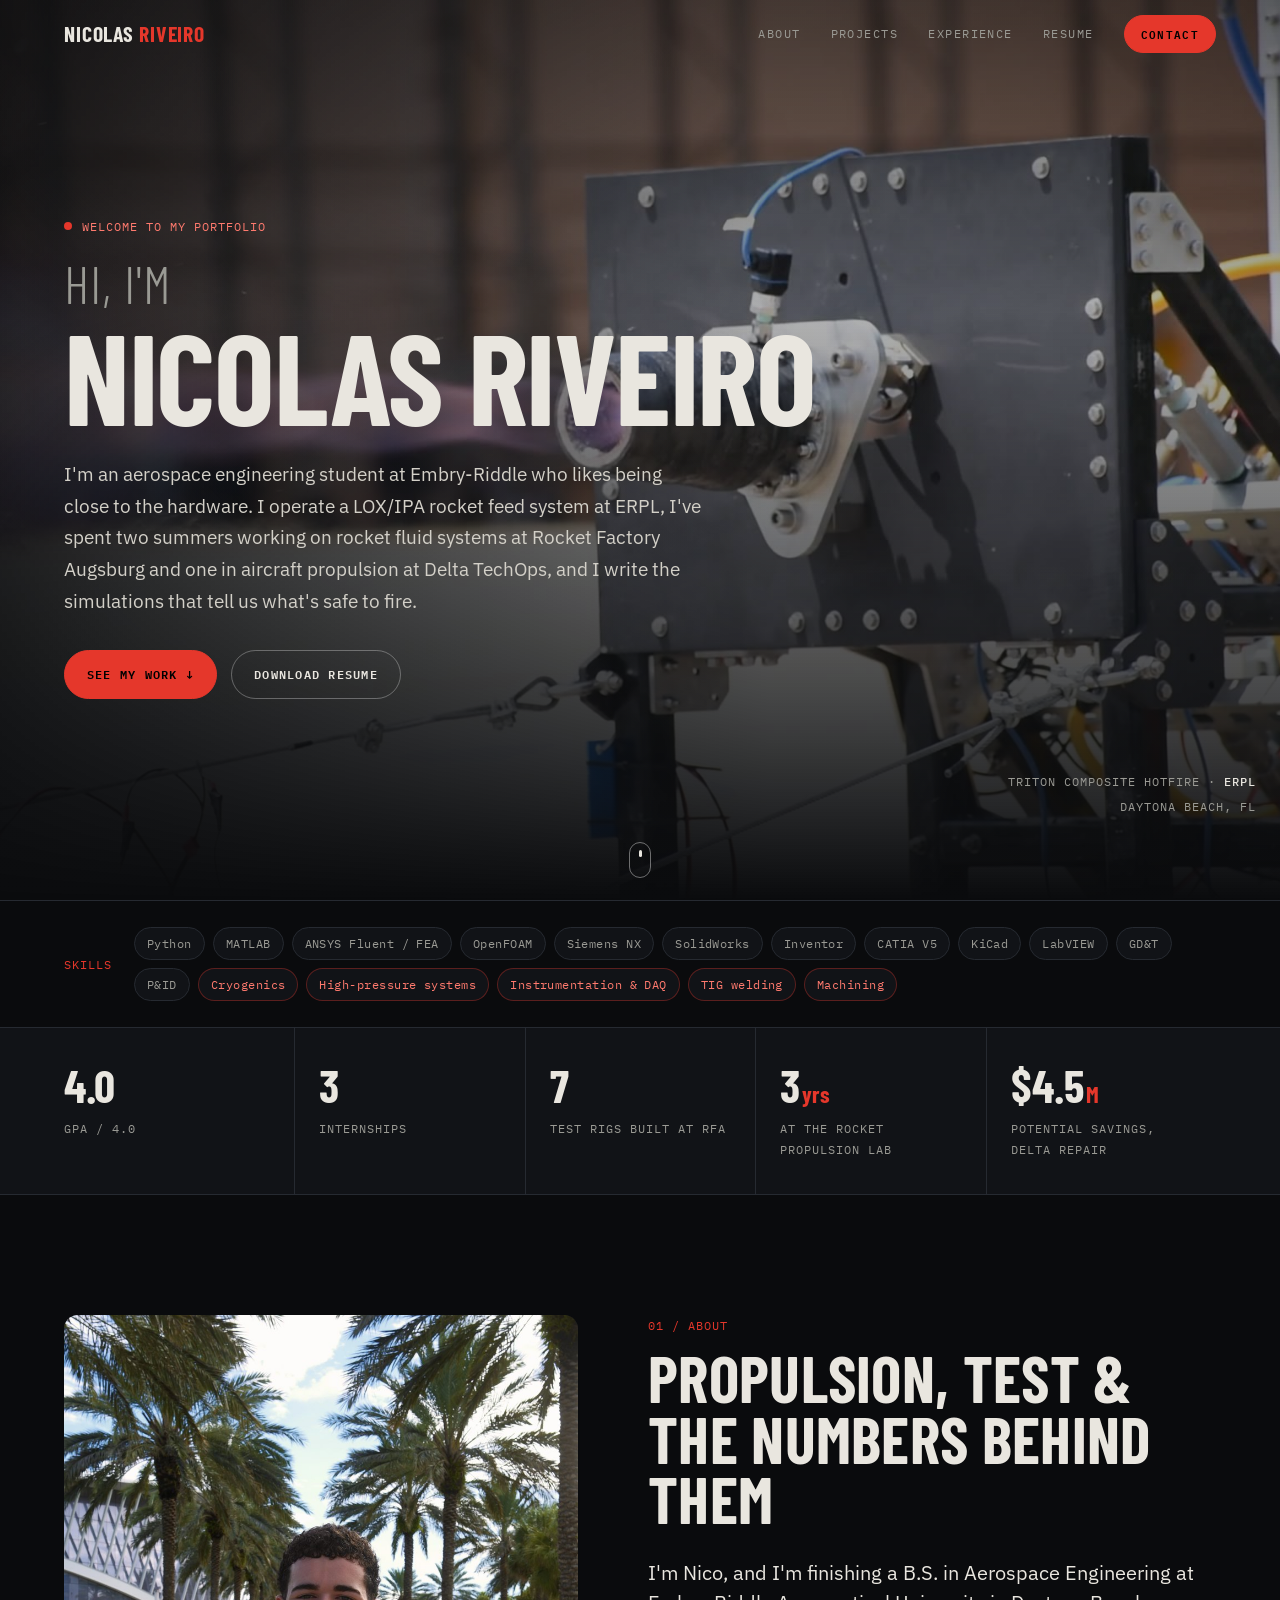
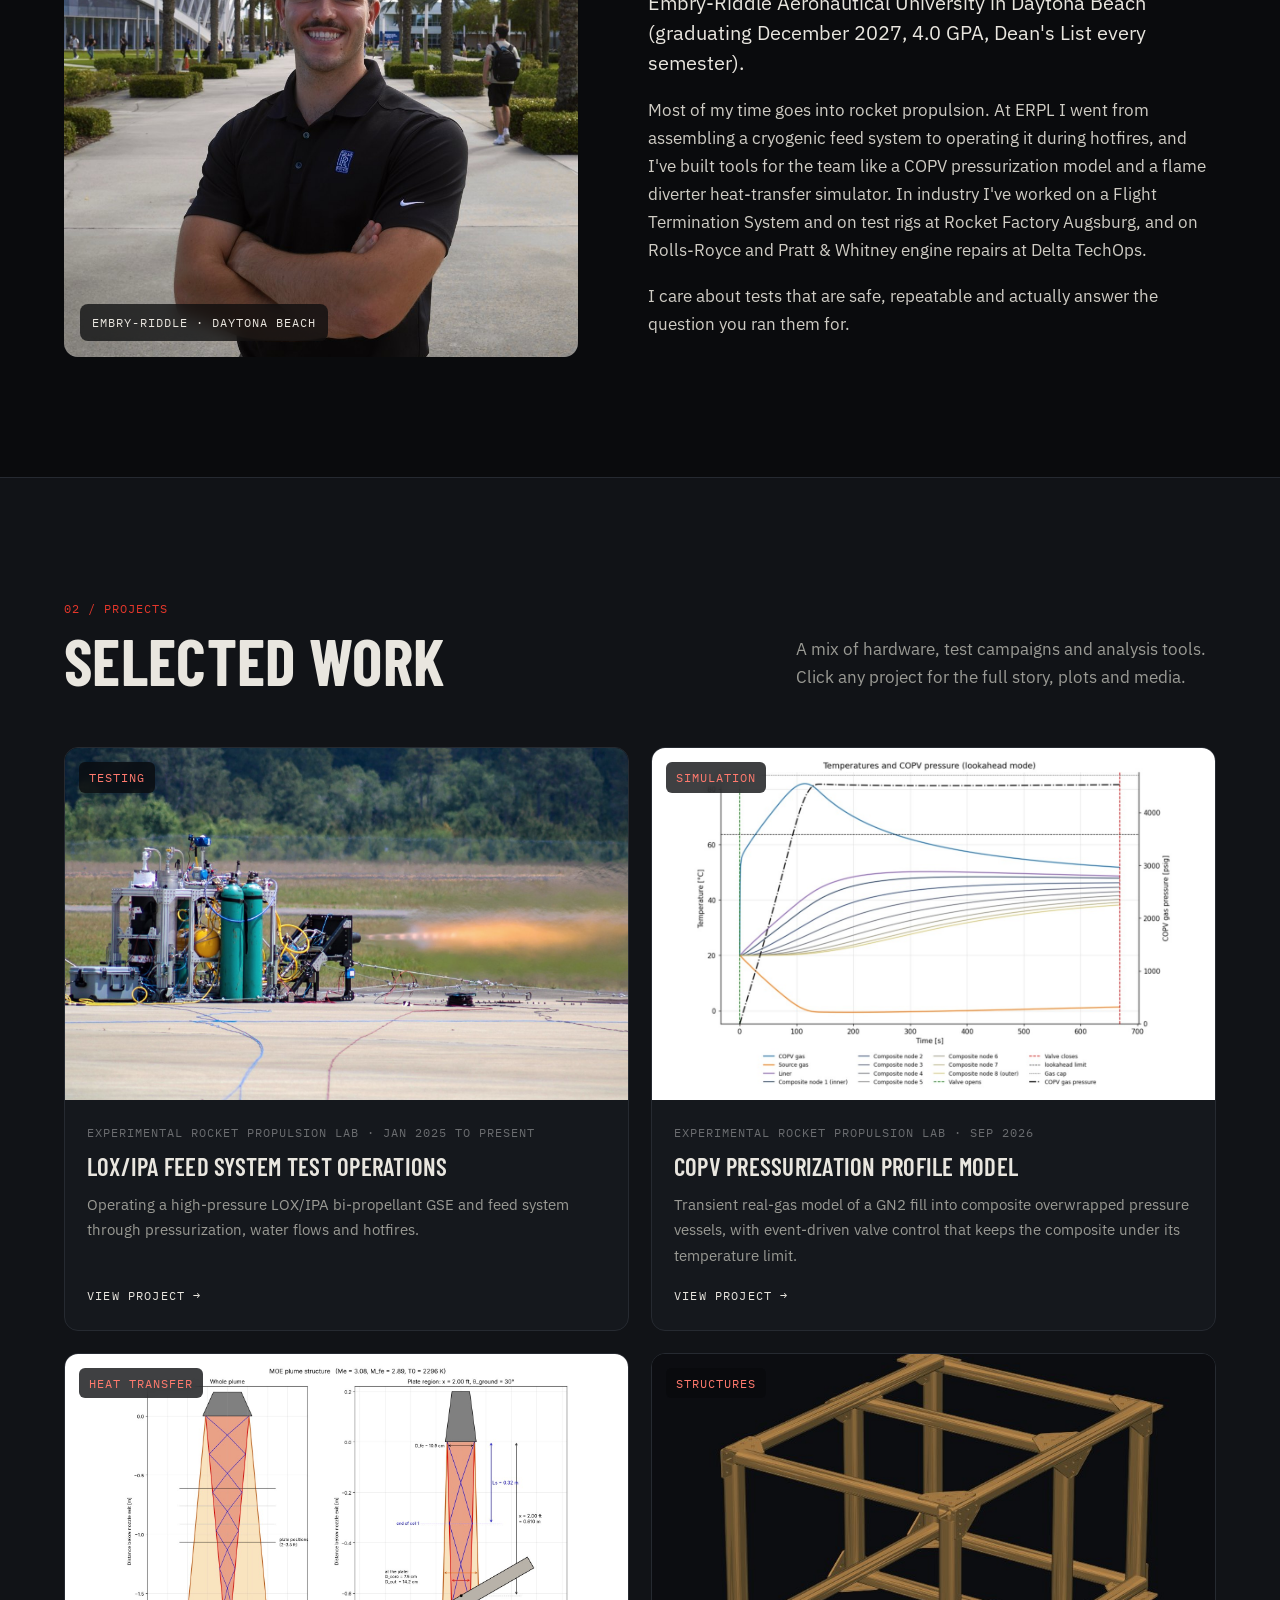
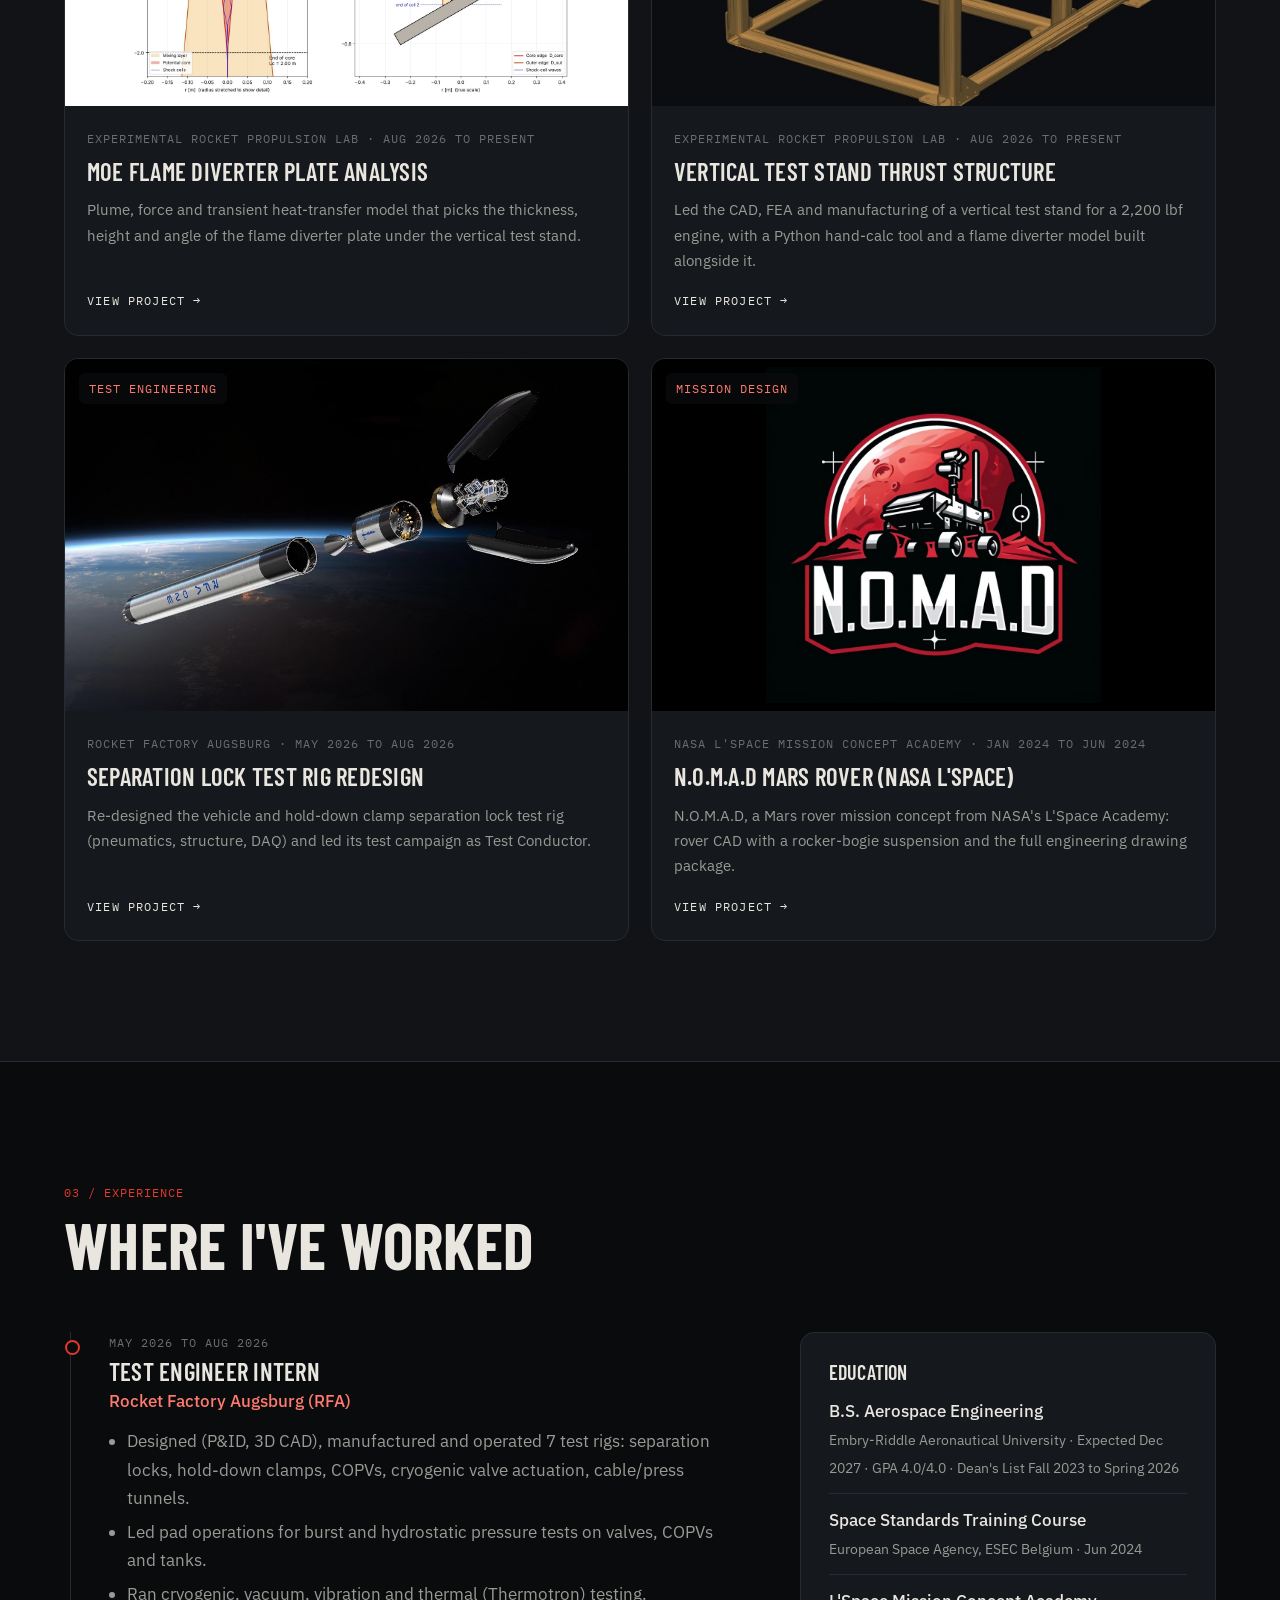
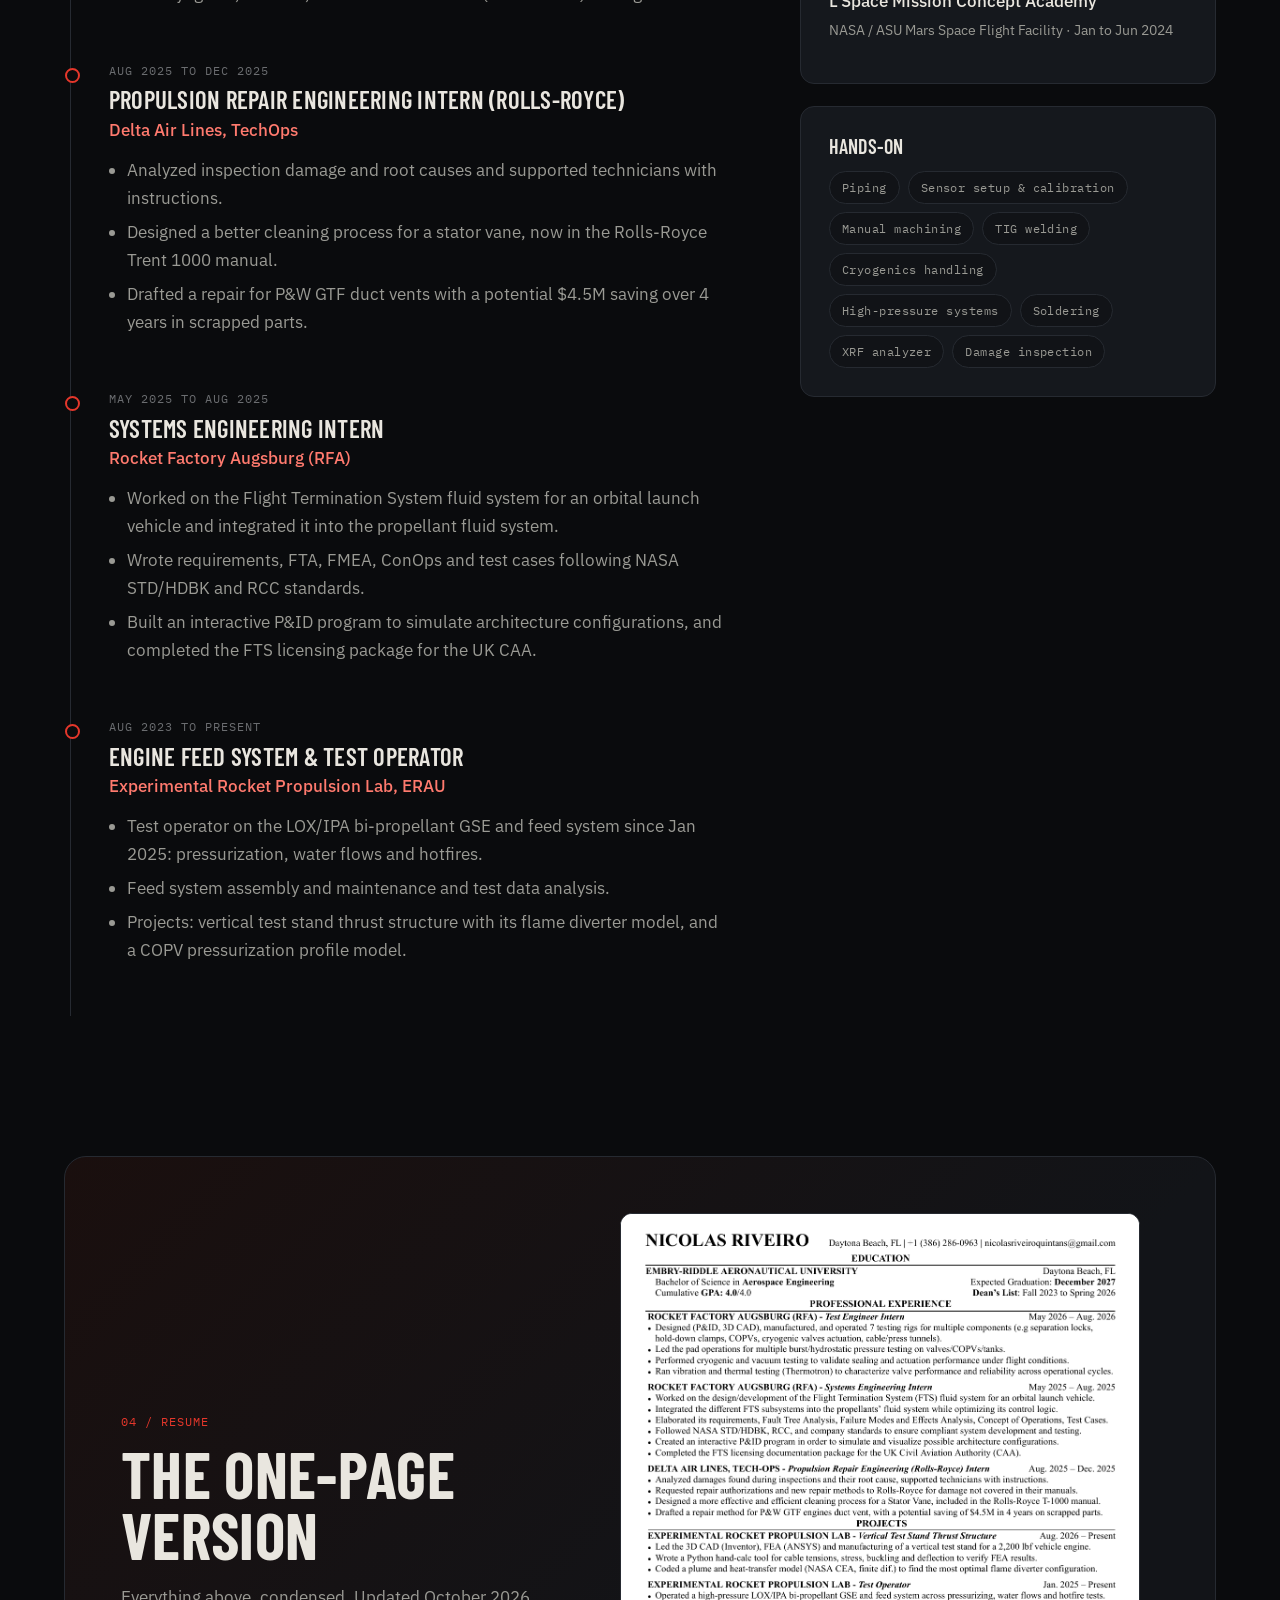
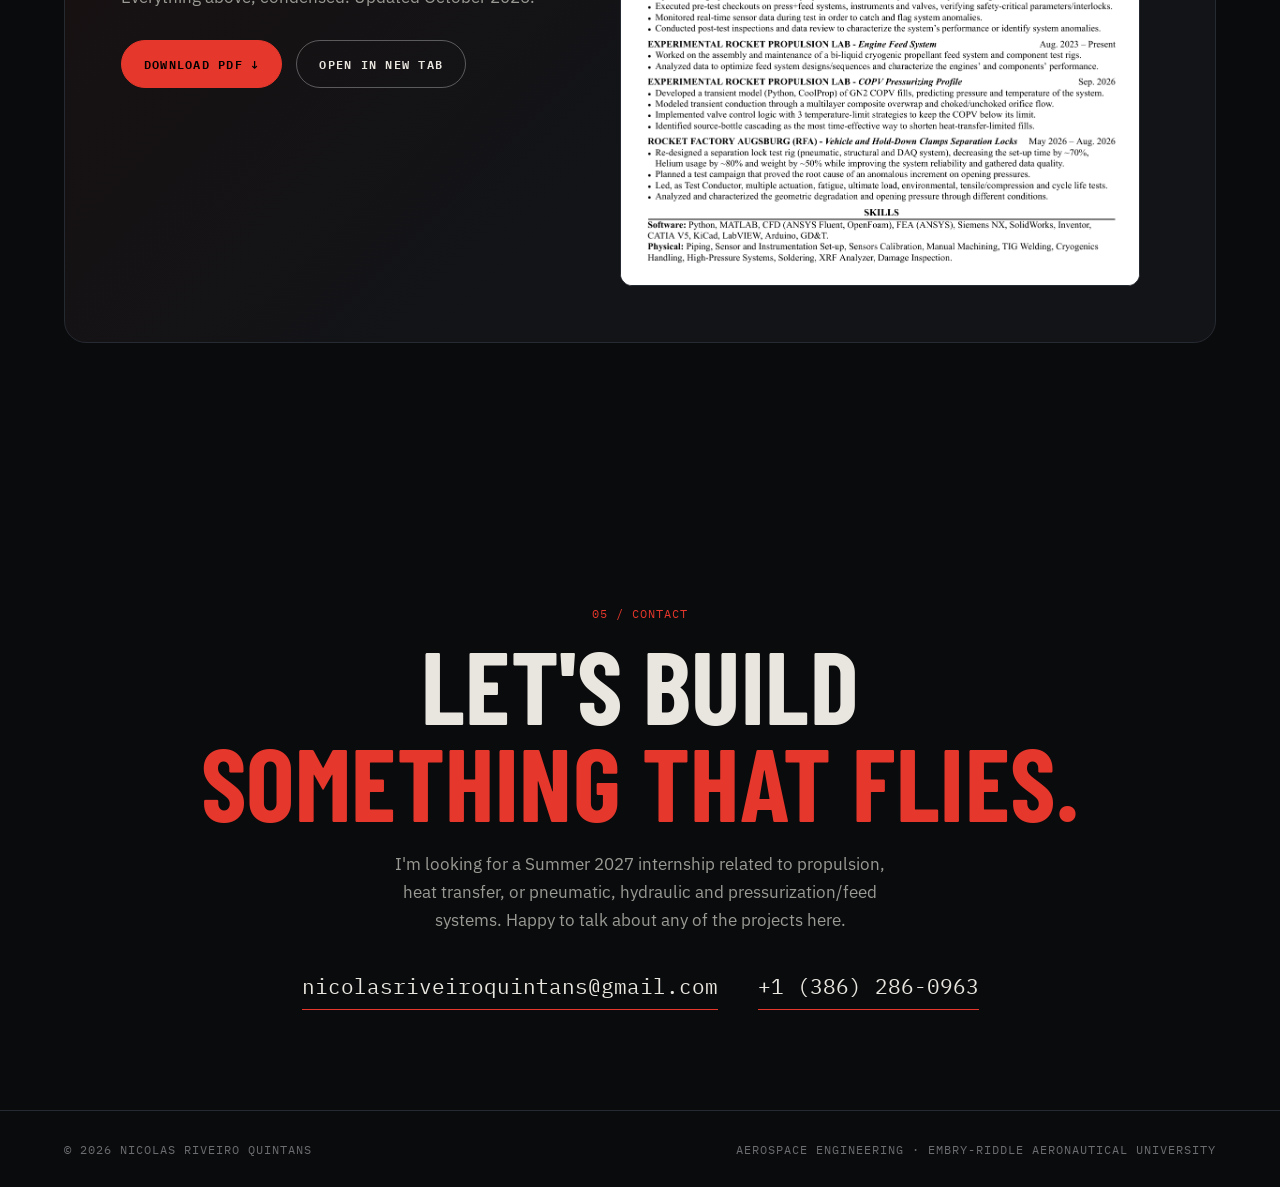
==== index.html @ bc056e46 "Add portfolio website Co-Authored-By: Claude Opus 5.5 <noreply@anthropic.com> Claude-Session: https:" ====
<!doctype html>
<html lang="en">
<head>
<meta charset="utf-8">
<meta name="viewport" content="width=device-width, initial-scale=1">
<title>Nicolas Riveiro Quintans | Aerospace Engineer</title>
<meta name="description" content="Aerospace engineering student at Embry-Riddle. Rocket propulsion test operations, test engineering, and analysis.">
<meta property="og:title" content="Nicolas Riveiro Quintans | Aerospace Engineer">
<meta property="og:description" content="Aerospace engineering student at Embry-Riddle. Rocket propulsion test operations, test engineering, and analysis.">
<meta property="og:image" content="assets/img/triton-poster.jpg">
<link rel="icon" href="data:image/svg+xml,%3Csvg xmlns='http://www.w3.org/2000/svg' viewBox='0 0 64 64'%3E%3Crect width='64' height='64' rx='14' fill='%230a0b0d'/%3E%3Cpath d='M32 10 L44 40 L32 34 L20 40Z' fill='%23e5372b'/%3E%3Cpath d='M26 44 Q32 58 38 44' stroke='%23ff7a6e' stroke-width='4' fill='none'/%3E%3C/svg%3E">
<link rel="preconnect" href="https://fonts.googleapis.com">
<link rel="preconnect" href="https://fonts.gstatic.com" crossorigin>
<link href="https://fonts.googleapis.com/css2?family=Barlow+Condensed:wght@300;500;600;700&family=IBM+Plex+Mono:wght@400;500;600&family=IBM+Plex+Sans:wght@400;500;600&display=swap" rel="stylesheet">
<link rel="stylesheet" href="css/style.css">
</head>
<body>
<header class="nav">
  <div class="wrap">
    <a class="brand" href="index.html">Nicolas <span>Riveiro</span></a>
    <nav class="nav-links">
      <a href="index.html#about">About</a>
      <a href="index.html#projects">Projects</a>
      <a href="index.html#experience">Experience</a>
      <a href="index.html#resume">Resume</a>
      <a class="btn small" href="index.html#contact">Contact</a>
    </nav>
    <button class="menu-btn" aria-label="Open menu"><span></span><span></span><span></span></button>
  </div>
</header>

<section class="hero" id="top">
  <video class="hero-video" autoplay muted loop playsinline preload="auto" poster="assets/img/triton-poster.jpg">
    <source src="assets/video/triton-hotfire.mp4" type="video/mp4">
  </video>
  <div class="wrap">
    <div class="hero-tag mono reveal"><span class="dot"></span>Welcome to my portfolio</div>
    <h1 class="reveal d1"><span class="thin">Hi, I'm</span>Nicolas Riveiro</h1>
    <p class="lead reveal d2">I'm an aerospace engineering student at Embry-Riddle who likes being close to the hardware. I operate a LOX/IPA rocket feed system at ERPL, I've spent two summers working on rocket fluid systems at Rocket Factory Augsburg and one in aircraft propulsion at Delta TechOps, and I write the simulations that tell us what's safe to fire.</p>
    <div class="hero-actions reveal d3">
      <a class="btn" href="#projects">See my work &darr;</a>
      <a class="btn ghost" href="assets/docs/Nicolas-Riveiro-Resume.pdf" target="_blank" rel="noopener">Download resume</a>
    </div>
  </div>
  <div class="hero-meta mono">
    <div>Triton composite hotfire &middot; <b>ERPL</b></div>
    <div>Daytona Beach, FL</div>
  </div>
  <a class="scroll-cue" href="#about" aria-label="Scroll down"></a>
</section>

<div class="skills-band">
  <div class="wrap">
    <span class="mono accent skills-lbl">Skills</span>
    <div class="chips">
      <span class="chip">Python</span><span class="chip">MATLAB</span><span class="chip">ANSYS Fluent / FEA</span><span class="chip">OpenFOAM</span><span class="chip">Siemens NX</span><span class="chip">SolidWorks</span><span class="chip">Inventor</span><span class="chip">CATIA V5</span><span class="chip">KiCad</span><span class="chip">LabVIEW</span><span class="chip">GD&amp;T</span><span class="chip">P&amp;ID</span><span class="chip hot">Cryogenics</span><span class="chip hot">High-pressure systems</span><span class="chip hot">Instrumentation &amp; DAQ</span><span class="chip hot">TIG welding</span><span class="chip hot">Machining</span>
    </div>
  </div>
</div>

<div class="stats">
  <div class="wrap">
    <div class="stat"><div class="num"><span data-count="4.0">4.0</span></div><div class="lbl mono">GPA / 4.0</div></div>
    <div class="stat"><div class="num"><span data-count="3">3</span></div><div class="lbl mono">Internships</div></div>
    <div class="stat"><div class="num"><span data-count="7">7</span></div><div class="lbl mono">Test rigs built at RFA</div></div>
    <div class="stat"><div class="num"><span data-count="3">3</span><small>yrs</small></div><div class="lbl mono">At the Rocket Propulsion Lab</div></div>
    <div class="stat"><div class="num">$<span data-count="4.5">4.5</span><small>M</small></div><div class="lbl mono">Potential savings, Delta repair</div></div>
  </div>
</div>

<section id="about">
  <div class="wrap about-grid">
    <figure class="portrait reveal">
      <img src="assets/img/nico-headshot.jpg" alt="Nicolas Riveiro Quintans at Embry-Riddle Aeronautical University" style="object-position:50% 40%">
      <figcaption class="mono">Embry-Riddle &middot; Daytona Beach</figcaption>
    </figure>
    <div class="about-text">
      <span class="sec-label mono reveal">01 / About</span>
      <h2 class="reveal d1" style="margin-bottom:28px">Propulsion, test &amp; the numbers behind them</h2>
      <p class="reveal d1">I'm Nico, and I'm finishing a B.S. in Aerospace Engineering at Embry-Riddle Aeronautical University in Daytona Beach (graduating December 2027, 4.0 GPA, Dean's List every semester).</p>
      <p class="reveal d2">Most of my time goes into rocket propulsion. At ERPL I went from assembling a cryogenic feed system to operating it during hotfires, and I've built tools for the team like a COPV pressurization model and a flame diverter heat-transfer simulator. In industry I've worked on a Flight Termination System and on test rigs at Rocket Factory Augsburg, and on Rolls-Royce and Pratt &amp; Whitney engine repairs at Delta TechOps.</p>
      <p class="reveal d2">I care about tests that are safe, repeatable and actually answer the question you ran them for.</p>

    </div>
  </div>
</section>

<section id="projects" style="background:var(--bg-2);border-top:1px solid var(--line);border-bottom:1px solid var(--line)">
  <div class="wrap">
    <div class="sec-head">
      <div><span class="sec-label mono reveal">02 / Projects</span><h2 class="reveal d1">Selected work</h2></div>
      <p class="reveal d2">A mix of hardware, test campaigns and analysis tools. Click any project for the full story, plots and media.</p>
    </div>
    <div class="proj-grid">
<a class="card wide reveal d1" href="projects/feed-system-ops.html">
  <div class="card-media"><img src="assets/img/draco-hotfire.jpg" alt="LOX/IPA Feed System Test Operations" loading="lazy"><span class="tagline mono">Testing</span></div>
  <div class="card-body">
    <div class="meta mono">Experimental Rocket Propulsion Lab &middot; Jan 2025 to Present</div>
    <h3>LOX/IPA Feed System Test Operations</h3>
    <p>Operating a high-pressure LOX/IPA bi-propellant GSE and feed system through pressurization, water flows and hotfires.</p>
    <span class="card-more">View project <span class="arr">&rarr;</span></span>
  </div>
</a>
<a class="card wide reveal d2" href="projects/copv-pressurization-model.html">
  <div class="card-media contain"><img src="assets/img/copv-temperatures.jpg" alt="COPV Pressurization Profile Model" loading="lazy"><span class="tagline mono">Simulation</span></div>
  <div class="card-body">
    <div class="meta mono">Experimental Rocket Propulsion Lab &middot; Sep 2026</div>
    <h3>COPV Pressurization Profile Model</h3>
    <p>Transient real-gas model of a GN2 fill into composite overwrapped pressure vessels, with event-driven valve control that keeps the composite under its temperature limit.</p>
    <span class="card-more">View project <span class="arr">&rarr;</span></span>
  </div>
</a>
<a class="card wide reveal d3" href="projects/flame-diverter.html">
  <div class="card-media contain"><img src="assets/img/diverter-plume.jpg" alt="MOE Flame Diverter Plate Analysis" loading="lazy"><span class="tagline mono">Heat Transfer</span></div>
  <div class="card-body">
    <div class="meta mono">Experimental Rocket Propulsion Lab &middot; Aug 2026 to Present</div>
    <h3>MOE Flame Diverter Plate Analysis</h3>
    <p>Plume, force and transient heat-transfer model that picks the thickness, height and angle of the flame diverter plate under the vertical test stand.</p>
    <span class="card-more">View project <span class="arr">&rarr;</span></span>
  </div>
</a>
<a class="card wide reveal d1" href="projects/vertical-test-stand.html">
  <div class="card-media"><img src="assets/img/vtsd-frame.jpg" alt="Vertical Test Stand Thrust Structure" loading="lazy"><span class="tagline mono">Structures</span></div>
  <div class="card-body">
    <div class="meta mono">Experimental Rocket Propulsion Lab &middot; Aug 2026 to Present</div>
    <h3>Vertical Test Stand Thrust Structure</h3>
    <p>Led the CAD, FEA and manufacturing of a vertical test stand for a 2,200 lbf engine, with a Python hand-calc tool and a flame diverter model built alongside it.</p>
    <span class="card-more">View project <span class="arr">&rarr;</span></span>
  </div>
</a>
<a class="card wide reveal d2" href="projects/separation-lock-test-rig.html">
  <div class="card-media"><img src="assets/img/rfa-one-separation.jpg" alt="Separation Lock Test Rig Redesign" loading="lazy"><span class="tagline mono">Test Engineering</span></div>
  <div class="card-body">
    <div class="meta mono">Rocket Factory Augsburg &middot; May 2026 to Aug 2026</div>
    <h3>Separation Lock Test Rig Redesign</h3>
    <p>Re-designed the vehicle and hold-down clamp separation lock test rig (pneumatics, structure, DAQ) and led its test campaign as Test Conductor.</p>
    <span class="card-more">View project <span class="arr">&rarr;</span></span>
  </div>
</a>
<a class="card wide reveal d3" href="projects/lspace-rover.html">
  <div class="card-media dark"><img src="assets/img/nomad-patch.jpg" alt="N.O.M.A.D Mars Rover (NASA L&#x27;Space)" loading="lazy"><span class="tagline mono">Mission Design</span></div>
  <div class="card-body">
    <div class="meta mono">NASA L'Space Mission Concept Academy &middot; Jan 2024 to Jun 2024</div>
    <h3>N.O.M.A.D Mars Rover (NASA L'Space)</h3>
    <p>N.O.M.A.D, a Mars rover mission concept from NASA's L'Space Academy: rover CAD with a rocker-bogie suspension and the full engineering drawing package.</p>
    <span class="card-more">View project <span class="arr">&rarr;</span></span>
  </div>
</a>
    </div>
  </div>
</section>

<section id="experience">
  <div class="wrap">
    <div class="sec-head">
      <div><span class="sec-label mono reveal">03 / Experience</span><h2 class="reveal d1">Where I've worked</h2></div>
    </div>
    <div class="exp-grid">
      <div class="timeline">
        <div class="t-item reveal">
          <div class="when mono">May 2026 to Aug 2026</div>
          <h3>Test Engineer Intern</h3><div class="org">Rocket Factory Augsburg (RFA)</div>
          <ul><li>Designed (P&amp;ID, 3D CAD), manufactured and operated 7 test rigs: separation locks, hold-down clamps, COPVs, cryogenic valve actuation, cable/press tunnels.</li>
          <li>Led pad operations for burst and hydrostatic pressure tests on valves, COPVs and tanks.</li>
          <li>Ran cryogenic, vacuum, vibration and thermal (Thermotron) testing.</li></ul>
        </div>
        <div class="t-item reveal">
          <div class="when mono">Aug 2025 to Dec 2025</div>
          <h3>Propulsion Repair Engineering Intern (Rolls-Royce)</h3><div class="org">Delta Air Lines, TechOps</div>
          <ul><li>Analyzed inspection damage and root causes and supported technicians with instructions.</li>
          <li>Designed a better cleaning process for a stator vane, now in the Rolls-Royce Trent 1000 manual.</li>
          <li>Drafted a repair for P&amp;W GTF duct vents with a potential $4.5M saving over 4 years in scrapped parts.</li></ul>
        </div>
        <div class="t-item reveal">
          <div class="when mono">May 2025 to Aug 2025</div>
          <h3>Systems Engineering Intern</h3><div class="org">Rocket Factory Augsburg (RFA)</div>
          <ul><li>Worked on the Flight Termination System fluid system for an orbital launch vehicle and integrated it into the propellant fluid system.</li>
          <li>Wrote requirements, FTA, FMEA, ConOps and test cases following NASA STD/HDBK and RCC standards.</li>
          <li>Built an interactive P&amp;ID program to simulate architecture configurations, and completed the FTS licensing package for the UK CAA.</li></ul>
        </div>
        <div class="t-item reveal">
          <div class="when mono">Aug 2023 to Present</div>
          <h3>Engine Feed System &amp; Test Operator</h3><div class="org">Experimental Rocket Propulsion Lab, ERAU</div>
          <ul><li>Test operator on the LOX/IPA bi-propellant GSE and feed system since Jan 2025: pressurization, water flows and hotfires.</li>
          <li>Feed system assembly and maintenance and test data analysis.</li><li>Projects: vertical test stand thrust structure with its flame diverter model, and a COPV pressurization profile model.</li></ul>
        </div>
      </div>
      <div>
        <div class="side-box reveal">
          <h3>Education</h3>
          <div class="item"><b>B.S. Aerospace Engineering</b><span>Embry-Riddle Aeronautical University &middot; Expected Dec 2027 &middot; GPA 4.0/4.0 &middot; Dean's List Fall 2023 to Spring 2026</span></div>
          <div class="item"><b>Space Standards Training Course</b><span>European Space Agency, ESEC Belgium &middot; Jun 2024</span></div>
          <div class="item"><b>L'Space Mission Concept Academy</b><span>NASA / ASU Mars Space Flight Facility &middot; Jan to Jun 2024</span></div>
        </div>
        <div class="side-box reveal d1">
          <h3>Hands-on</h3>
          <div class="chips" style="margin-top:0">
            <span class="chip">Piping</span><span class="chip">Sensor setup &amp; calibration</span><span class="chip">Manual machining</span><span class="chip">TIG welding</span><span class="chip">Cryogenics handling</span><span class="chip">High-pressure systems</span><span class="chip">Soldering</span><span class="chip">XRF analyzer</span><span class="chip">Damage inspection</span>
          </div>
        </div>
      </div>
    </div>
  </div>
</section>

<section id="resume" style="padding-top:20px">
  <div class="wrap">
    <div class="resume-box reveal">
      <div>
        <span class="sec-label mono">04 / Resume</span>
        <h2>The one-page version</h2>
        <p>Everything above, condensed. Updated October 2026.</p>
        <div class="hero-actions">
          <a class="btn" href="assets/docs/Nicolas-Riveiro-Resume.pdf" download>Download PDF &darr;</a>
          <a class="btn ghost" href="assets/docs/Nicolas-Riveiro-Resume.pdf" target="_blank" rel="noopener">Open in new tab</a>
        </div>
      </div>
      <a class="resume-frame" href="assets/docs/Nicolas-Riveiro-Resume.pdf" target="_blank" rel="noopener" aria-label="Open resume PDF"><img src="assets/img/resume-preview.png" alt="Preview of Nicolas Riveiro Quintans resume"></a>
    </div>
  </div>
</section>

<section class="contact" id="contact">
  <div class="wrap">
    <span class="sec-label mono reveal">05 / Contact</span>
    <h2 class="reveal d1">Let's build<br><span class="accent">something that flies.</span></h2>
    <p class="reveal d2">I'm looking for a Summer 2027 internship related to propulsion, heat transfer, or pneumatic, hydraulic and pressurization/feed systems. Happy to talk about any of the projects here.</p>
    <div class="contact-links reveal d3">
      <a class="email" href="mailto:nicolasriveiroquintans@gmail.com">nicolasriveiroquintans@gmail.com</a>
      <a class="email" href="tel:+13862860963">+1 (386) 286-0963</a>
    </div>
  </div>
</section>
<footer>
  <div class="wrap mono">
    <span>&copy; <span class="year">2026</span> Nicolas Riveiro Quintans</span>
    <span>Aerospace Engineering &middot; Embry-Riddle Aeronautical University</span>
  </div>
</footer>
<div class="lightbox" role="dialog" aria-modal="true"><img alt=""><div class="cap mono"></div></div>
<script src="js/main.js"></script>
</body>
</html>
---- css/style.css ----
/* ==========================================================
   Nicolas Riveiro Quintans · Portfolio
   ========================================================== */
:root{
  --bg:#0a0b0d;
  --bg-2:#111317;
  --panel:#15181d;
  --line:#262a31;
  --text:#e9e6df;
  --muted:#9a9a94;
  --dim:#6b6d70;
  --accent:#e5372b;      /* red */
  --accent-2:#ff7a6e;
  --lox:#7fc8ff;         /* LOX blue */
  --radius:14px;
  --maxw:1200px;
  --display:"Barlow Condensed", "Arial Narrow", sans-serif;
  --sans:"IBM Plex Sans", system-ui, -apple-system, Segoe UI, sans-serif;
  --mono:"IBM Plex Mono", ui-monospace, SFMono-Regular, Menlo, monospace;
}
*{box-sizing:border-box;margin:0;padding:0}
html{scroll-behavior:smooth;scroll-padding-top:80px}
body{background:var(--bg);color:var(--text);font-family:var(--sans);font-size:17px;line-height:1.65;-webkit-font-smoothing:antialiased;overflow-x:hidden}
img,video{display:block;max-width:100%}
a{color:inherit;text-decoration:none}
::selection{background:var(--accent);color:#000}
.wrap{max-width:var(--maxw);margin:0 auto;padding:0 24px}
.mono{font-family:var(--mono);font-size:.78rem;letter-spacing:.08em;text-transform:uppercase}
.accent{color:var(--accent)}

/* ---------- Nav ---------- */
.nav{position:fixed;inset:0 0 auto 0;z-index:50;transition:background .3s,border-color .3s,backdrop-filter .3s;border-bottom:1px solid transparent}
.nav.scrolled{background:rgba(10,11,13,.82);backdrop-filter:blur(12px);border-color:var(--line)}
.nav .wrap{display:flex;align-items:center;justify-content:space-between;height:68px}
.brand{font-family:var(--display);font-weight:700;font-size:1.35rem;letter-spacing:.04em;text-transform:uppercase}
.brand span{color:var(--accent)}
.nav-links{display:flex;gap:30px;align-items:center}
.nav-links a{font-family:var(--mono);font-size:.76rem;letter-spacing:.12em;text-transform:uppercase;color:var(--muted);transition:color .2s}
.nav-links a:hover{color:var(--text)}
.nav-links .btn{color:#000}
.menu-btn{display:none;background:none;border:0;color:var(--text);cursor:pointer;width:40px;height:40px}
.menu-btn span{display:block;height:2px;background:currentColor;margin:6px 8px;transition:transform .3s,opacity .3s}
.nav.open .menu-btn span:nth-child(1){transform:translateY(8px) rotate(45deg)}
.nav.open .menu-btn span:nth-child(2){opacity:0}
.nav.open .menu-btn span:nth-child(3){transform:translateY(-8px) rotate(-45deg)}

/* ---------- Buttons ---------- */
.btn{display:inline-flex;align-items:center;gap:10px;background:var(--accent);color:#000;font-family:var(--mono);font-size:.78rem;font-weight:600;letter-spacing:.1em;text-transform:uppercase;padding:13px 22px;border-radius:999px;transition:transform .2s,background .2s,box-shadow .2s;border:1px solid var(--accent)}
.btn:hover{transform:translateY(-2px);background:var(--accent-2);box-shadow:0 10px 30px -10px rgba(229,55,43,.6)}
.btn.ghost{background:transparent;color:var(--text);border-color:rgba(255,255,255,.3)}
.btn.ghost:hover{border-color:var(--text);background:rgba(255,255,255,.06);box-shadow:none}
.btn.small{padding:9px 16px;font-size:.7rem}

/* ---------- Hero ---------- */
.hero{position:relative;min-height:100vh;min-height:100svh;display:flex;align-items:flex-end;overflow:hidden;isolation:isolate}
.hero-video{position:absolute;inset:0;width:100%;height:100%;object-fit:cover;z-index:-2;transform:scale(1.04);animation:heroZoom 18s ease-out forwards}
@keyframes heroZoom{to{transform:scale(1)}}
.hero::before{content:"";position:absolute;inset:0;z-index:-1;
  background:linear-gradient(180deg,rgba(10,11,13,.55) 0%,rgba(10,11,13,.15) 35%,rgba(10,11,13,.6) 70%,var(--bg) 100%),
             linear-gradient(90deg,rgba(10,11,13,.85) 0%,rgba(10,11,13,.2) 60%)}
.hero .wrap{width:100%;padding-bottom:9vh}
.hero-tag{display:inline-flex;align-items:center;gap:10px;color:var(--accent-2);margin-bottom:22px}
.hero-tag .dot{width:8px;height:8px;border-radius:50%;background:var(--accent);box-shadow:0 0 0 0 rgba(229,55,43,.7);animation:pulse 1.8s infinite}
@keyframes pulse{70%{box-shadow:0 0 0 12px rgba(229,55,43,0)}100%{box-shadow:0 0 0 0 rgba(229,55,43,0)}}
.hero h1{font-family:var(--display);font-weight:700;text-transform:uppercase;line-height:.88;font-size:clamp(3.4rem,10vw,8.6rem);letter-spacing:-.01em}
.hero h1 .thin{font-weight:300;color:var(--muted);display:block;font-size:.42em;letter-spacing:.02em;margin-bottom:.25em}
.hero p.lead{max-width:640px;font-size:clamp(1.02rem,1.6vw,1.2rem);color:#d3d0c8;margin:26px 0 34px}
.hero-actions{display:flex;flex-wrap:wrap;gap:14px}
.hero-meta{position:absolute;right:24px;bottom:9vh;text-align:right;color:var(--muted);line-height:2}
.hero-meta b{color:var(--text);font-weight:500}
.scroll-cue{position:absolute;left:50%;bottom:22px;transform:translateX(-50%);width:22px;height:36px;border:1.5px solid rgba(255,255,255,.4);border-radius:12px}
.scroll-cue::after{content:"";position:absolute;left:50%;top:7px;width:3px;height:7px;margin-left:-1.5px;background:var(--text);border-radius:2px;animation:cue 1.8s infinite}
@keyframes cue{0%{opacity:0;transform:translateY(0)}40%{opacity:1}100%{opacity:0;transform:translateY(12px)}}

/* ---------- Sections ---------- */
section{padding:120px 0}
.sec-head{display:flex;align-items:flex-end;justify-content:space-between;gap:30px;margin-bottom:56px;flex-wrap:wrap}
.sec-label{color:var(--accent);margin-bottom:12px;display:block}
h2{font-family:var(--display);font-weight:700;text-transform:uppercase;font-size:clamp(2.4rem,5vw,4rem);line-height:.95;letter-spacing:.005em}
h3{font-family:var(--display);font-weight:600;text-transform:uppercase;font-size:1.55rem;line-height:1.1;letter-spacing:.01em}
.sec-head p{max-width:420px;color:var(--muted)}

/* ---------- Stats strip ---------- */
.stats{border-top:1px solid var(--line);border-bottom:1px solid var(--line);background:var(--bg-2)}
.stats .wrap{display:grid;grid-template-columns:repeat(5,1fr)}
.stat{padding:34px 24px;border-left:1px solid var(--line)}
.stat:first-child{border-left:0;padding-left:0}
.stat .num{font-family:var(--display);font-weight:700;font-size:2.9rem;line-height:1;color:var(--text)}
.stat .num small{font-size:.5em;color:var(--accent);margin-left:2px}
.stat .lbl{color:var(--muted);margin-top:10px}

/* ---------- About ---------- */
.about-grid{display:grid;grid-template-columns:.95fr 1.05fr;gap:70px;align-items:center}
.portrait{position:relative;border-radius:var(--radius);overflow:hidden;aspect-ratio:4/5;background:var(--panel)}
.portrait img{width:100%;height:100%;object-fit:cover;object-position:50% 30%;transition:transform 1.2s ease}
.portrait:hover img{transform:scale(1.04)}
.portrait figcaption{position:absolute;left:16px;bottom:16px;background:rgba(10,11,13,.75);backdrop-filter:blur(8px);padding:8px 12px;border-radius:8px;color:var(--text)}
.about-text p{color:#cfccc4;margin-bottom:18px}
.about-text p:first-of-type{font-size:1.25rem;color:var(--text);line-height:1.5}
.chips{display:flex;flex-wrap:wrap;gap:8px;margin-top:26px}
.chip{font-family:var(--mono);font-size:.72rem;letter-spacing:.04em;padding:6px 12px;border:1px solid var(--line);border-radius:999px;color:var(--muted);background:var(--bg-2)}

/* ---------- Projects ---------- */
.proj-grid{display:grid;grid-template-columns:repeat(6,1fr);gap:22px}
.card{grid-column:span 2;position:relative;background:var(--panel);border:1px solid var(--line);border-radius:var(--radius);overflow:hidden;display:flex;flex-direction:column;transition:transform .35s cubic-bezier(.2,.7,.2,1),border-color .35s,box-shadow .35s}
.card.wide{grid-column:span 3}
.card:hover{transform:translateY(-6px);border-color:rgba(229,55,43,.55);box-shadow:0 24px 50px -24px rgba(0,0,0,.8)}
.card-media{position:relative;aspect-ratio:16/10;overflow:hidden;background:#0d0f12}
.card-media img{width:100%;height:100%;object-fit:cover;transition:transform .8s cubic-bezier(.2,.7,.2,1),filter .5s;filter:saturate(.9)}
.card:hover .card-media img{transform:scale(1.06);filter:saturate(1.1)}
.card-media.contain img{object-fit:contain;background:#fff;padding:10px}
.card-media .tagline{position:absolute;top:14px;left:14px;background:rgba(10,11,13,.78);backdrop-filter:blur(6px);padding:5px 10px;border-radius:6px;color:var(--accent-2)}
.card-body{padding:22px 22px 24px;display:flex;flex-direction:column;flex:1}
.card-body .meta{color:var(--dim);margin-bottom:10px}
.card-body p{color:var(--muted);font-size:.96rem;margin:12px 0 18px;flex:1}
.card-more{display:inline-flex;align-items:center;gap:8px;color:var(--text);font-family:var(--mono);font-size:.74rem;letter-spacing:.1em;text-transform:uppercase}
.card-more .arr{transition:transform .3s}
.card:hover .card-more .arr{transform:translateX(6px)}
.card:hover .card-more{color:var(--accent)}
/* typographic media for projects without photos */
.type-media{display:flex;flex-direction:column;justify-content:space-between;padding:22px;background:
  radial-gradient(120% 90% at 100% 0%,rgba(229,55,43,.18),transparent 55%),
  repeating-linear-gradient(0deg,transparent 0 23px,rgba(255,255,255,.035) 23px 24px),
  repeating-linear-gradient(90deg,transparent 0 23px,rgba(255,255,255,.035) 23px 24px),#0f1115}
.type-media .big{font-family:var(--display);font-weight:700;font-size:3.6rem;line-height:.9;color:var(--text)}
.type-media .big small{display:block;font-size:.3em;font-weight:500;letter-spacing:.08em;color:var(--muted);margin-top:8px;font-family:var(--mono);text-transform:uppercase}
.type-media .row{display:flex;gap:26px}
.type-media svg{position:absolute;right:-30px;bottom:-30px;width:70%;opacity:.55}

/* ---------- Experience timeline ---------- */
.timeline{position:relative;border-left:1px solid var(--line);margin-left:6px}
.t-item{position:relative;padding:0 0 46px 38px}
.t-item::before{content:"";position:absolute;left:-6px;top:8px;width:11px;height:11px;border-radius:50%;background:var(--bg);border:2px solid var(--accent)}
.t-item .when{color:var(--dim)}
.t-item h3{margin:6px 0 2px}
.t-item .org{color:var(--accent-2);font-weight:500}
.t-item ul{margin-top:12px;padding-left:18px;color:var(--muted)}
.t-item li{margin-bottom:6px}
.exp-grid{display:grid;grid-template-columns:1.6fr 1fr;gap:70px}
.side-box{background:var(--panel);border:1px solid var(--line);border-radius:var(--radius);padding:28px;margin-bottom:22px}
.side-box h3{font-size:1.25rem;margin-bottom:14px}
.side-box .item{padding:12px 0;border-top:1px solid var(--line)}
.side-box .item:first-of-type{border-top:0;padding-top:0}
.side-box .item b{display:block;font-weight:500}
.side-box .item span{color:var(--muted);font-size:.9rem}

/* ---------- Resume ---------- */
.resume-box{display:grid;grid-template-columns:1fr 1.3fr;gap:50px;align-items:center;background:linear-gradient(135deg,#1a0f0e,#121418 60%);border:1px solid var(--line);border-radius:22px;padding:56px}
.resume-frame{border-radius:12px;overflow:hidden;border:1px solid var(--line);background:#fff;aspect-ratio:8.5/11;width:100%;max-width:520px;justify-self:center}
.resume-frame{display:block;transition:transform .4s,box-shadow .4s}.resume-frame:hover{transform:translateY(-4px) rotate(-.4deg);box-shadow:0 30px 60px -30px rgba(229,55,43,.45)}
.resume-frame img{width:100%;height:100%;object-fit:cover;object-position:top}
.resume-box p{color:var(--muted);margin:18px 0 28px}

/* ---------- Contact / footer ---------- */
.contact{text-align:center;padding:140px 0 100px}
.contact h2{font-size:clamp(2.8rem,8vw,6.5rem)}
.contact p{color:var(--muted);margin:20px auto 36px;max-width:520px}
.contact .email{font-family:var(--mono);font-size:clamp(.95rem,2.2vw,1.3rem);border-bottom:1px solid var(--accent);padding-bottom:4px;transition:color .2s}
.contact .email:hover{color:var(--accent)}
footer{border-top:1px solid var(--line);padding:28px 0;color:var(--dim)}
footer .wrap{display:flex;justify-content:space-between;gap:20px;flex-wrap:wrap}

/* ---------- Reveal animation ---------- */
.reveal{opacity:0;transform:translateY(28px);transition:opacity .9s cubic-bezier(.2,.7,.2,1),transform .9s cubic-bezier(.2,.7,.2,1)}
.reveal.in{opacity:1;transform:none}
.reveal.d1{transition-delay:.08s}.reveal.d2{transition-delay:.16s}.reveal.d3{transition-delay:.24s}

/* ==========================================================
   Project detail pages
   ========================================================== */
.p-hero{position:relative;min-height:72vh;display:flex;align-items:flex-end;overflow:hidden;isolation:isolate;padding-top:68px}
.p-hero img.bg{position:absolute;inset:0;width:100%;height:100%;object-fit:cover;z-index:-2}
.p-hero::before{content:"";position:absolute;inset:0;z-index:-1;background:linear-gradient(180deg,rgba(10,11,13,.5),rgba(10,11,13,.35) 40%,var(--bg) 100%)}
.p-hero.plain{min-height:56vh;background:
  radial-gradient(80% 120% at 85% 0%,rgba(229,55,43,.22),transparent 60%),
  repeating-linear-gradient(0deg,transparent 0 39px,rgba(255,255,255,.04) 39px 40px),
  repeating-linear-gradient(90deg,transparent 0 39px,rgba(255,255,255,.04) 39px 40px),var(--bg)}
.p-hero.plain::before{display:none}
.p-hero .wrap{width:100%;padding-bottom:56px}
.back{display:inline-flex;gap:8px;align-items:center;color:var(--muted);margin-bottom:26px;transition:color .2s}
.back:hover{color:var(--accent)}
.p-hero h1{font-family:var(--display);font-weight:700;text-transform:uppercase;font-size:clamp(2.8rem,7vw,5.6rem);line-height:.92;max-width:950px}
.p-hero .sub{color:#d3d0c8;max-width:680px;margin-top:18px;font-size:1.12rem}
.facts{display:grid;grid-template-columns:repeat(4,1fr);border:1px solid var(--line);border-radius:var(--radius);background:var(--bg-2);margin-top:-1px}
.fact{padding:22px 24px;border-left:1px solid var(--line)}
.fact:first-child{border-left:0}
.fact .k{color:var(--dim)}
.fact .v{margin-top:6px;font-weight:500}
.p-body{display:grid;grid-template-columns:1fr 300px;gap:70px;padding:80px 0 40px}
.prose h2{font-size:2rem;margin:46px 0 16px}
.prose h2:first-child{margin-top:0}
.prose p{color:#cfccc4;margin-bottom:16px}
.prose ul{color:#cfccc4;padding-left:20px;margin-bottom:16px}
.prose li{margin-bottom:8px}
.prose li::marker{color:var(--accent)}
.prose strong{color:var(--text);font-weight:600}
.aside{position:sticky;top:100px;align-self:start}
.aside .side-box .num{font-family:var(--display);font-size:2.4rem;font-weight:700;line-height:1;color:var(--accent)}
.aside .side-box .item span{display:block;margin-top:4px}
.gallery{display:grid;grid-template-columns:repeat(2,1fr);gap:18px;margin:28px 0 10px}
.gallery figure{background:var(--panel);border:1px solid var(--line);border-radius:12px;overflow:hidden;cursor:zoom-in;transition:border-color .3s}
.gallery figure:hover{border-color:rgba(229,55,43,.55)}
.gallery figure.full{grid-column:1/-1}
.gallery img{width:100%;height:auto;background:#fff}
.gallery img.photo{background:none}
.gallery figcaption{padding:12px 16px;color:var(--muted);font-size:.88rem}
.callout{border-left:3px solid var(--accent);background:var(--panel);padding:18px 22px;border-radius:0 10px 10px 0;color:#d6d2ca;margin:22px 0}
.p-nav{display:grid;grid-template-columns:1fr 1fr;gap:18px;padding:30px 0 100px}
.p-nav a{border:1px solid var(--line);border-radius:var(--radius);padding:26px;background:var(--panel);transition:border-color .3s,transform .3s}
.p-nav a:hover{border-color:var(--accent);transform:translateY(-3px)}
.p-nav a.next{text-align:right}
.p-nav .t{font-family:var(--display);font-size:1.5rem;font-weight:600;text-transform:uppercase;margin-top:6px}

/* Lightbox */
.lightbox{position:fixed;inset:0;z-index:100;background:rgba(5,6,8,.93);display:none;align-items:center;justify-content:center;padding:30px;cursor:zoom-out}
.lightbox.open{display:flex;animation:fade .25s}
.lightbox img{max-width:100%;max-height:88vh;border-radius:8px;background:#fff}
.lightbox .cap{position:absolute;bottom:18px;left:0;right:0;text-align:center;color:var(--muted)}
@keyframes fade{from{opacity:0}}

/* ---------- Responsive ---------- */
@media (max-width:980px){
  .about-grid,.exp-grid,.resume-box,.p-body{grid-template-columns:1fr;gap:44px}
  .card,.card.wide{grid-column:span 3}
  .facts{grid-template-columns:repeat(2,1fr)}
  .fact:nth-child(3){border-left:0}
  .fact:nth-child(n+3){border-top:1px solid var(--line)}
  .aside{position:static}
  .hero-meta{display:none}
  .resume-box{padding:32px}
}
@media (max-width:720px){
  body{font-size:16px}
  .wrap{padding:0 16px}
  section{padding:84px 0}
  .nav-links{position:fixed;top:68px;left:0;right:0;flex-direction:column;align-items:flex-start;gap:0;background:rgba(10,11,13,.97);border-bottom:1px solid var(--line);padding:8px 16px 20px;transform:translateY(-12px);opacity:0;pointer-events:none;transition:.25s}
  .nav-links a{padding:14px 0;width:100%;border-bottom:1px solid var(--line)}
  .nav-links .btn{margin-top:16px;width:auto;border-bottom:1px solid var(--accent)}
  .nav.open{background:rgba(10,11,13,.97)}
  .nav.open .nav-links{transform:none;opacity:1;pointer-events:auto}
  .menu-btn{display:block}
  .stats .wrap{grid-template-columns:1fr 1fr}
  .stat{padding:24px 16px}
  .stat:nth-child(odd){border-left:0;padding-left:0}
  .stat:nth-child(n+3){border-top:1px solid var(--line)}
  .stat .num{font-size:2.3rem}
  .card,.card.wide{grid-column:1/-1}
  .gallery{grid-template-columns:1fr}
  .p-nav{grid-template-columns:1fr}
  .facts{grid-template-columns:1fr}
  .fact{border-left:0}
  .fact:nth-child(n+2){border-top:1px solid var(--line)}
}
@media (prefers-reduced-motion:reduce){
  *{animation:none!important;transition:none!important}
  .reveal{opacity:1;transform:none}
  html{scroll-behavior:auto}
}
@media (max-width:720px){
  .hero::before{background:linear-gradient(180deg,rgba(10,11,13,.55) 0%,rgba(10,11,13,.55) 40%,rgba(10,11,13,.85) 75%,var(--bg) 100%)}
  .hero-video{object-position:65% 50%}
}

/* ---------- Calculation steps, tables, inline links ---------- */
.steps{list-style:none;counter-reset:st;padding:0!important;margin:22px 0 28px;position:relative}
.steps>li{counter-increment:st;position:relative;padding:0 0 26px 58px;margin:0!important}
.steps>li::before{content:counter(st,decimal-leading-zero);position:absolute;left:0;top:0;width:40px;height:40px;border-radius:10px;border:1px solid var(--line);background:var(--panel);color:var(--accent);font-family:var(--mono);font-size:.8rem;display:flex;align-items:center;justify-content:center}
.steps>li::after{content:"";position:absolute;left:20px;top:46px;bottom:6px;width:1px;background:var(--line)}
.steps>li:last-child::after{display:none}
.steps .st{font-family:var(--display);font-weight:600;font-size:1.3rem;text-transform:uppercase;letter-spacing:.01em;color:var(--text);line-height:1.2;padding-top:8px;margin-bottom:6px}
.steps p{margin-bottom:10px!important}
.eq{font-family:var(--mono);font-size:.84rem;color:var(--accent-2);background:#0d0f12;border:1px solid var(--line);border-radius:8px;padding:10px 14px;overflow-x:auto;line-height:1.7}
.tbl-wrap{overflow-x:auto;margin:10px 0 20px}
.tbl{border-collapse:collapse;width:100%;max-width:520px;font-size:.95rem}
.tbl th,.tbl td{border-bottom:1px solid var(--line);padding:10px 14px;text-align:left}
.tbl th{font-family:var(--mono);font-size:.72rem;letter-spacing:.08em;text-transform:uppercase;color:var(--dim);font-weight:500}
.tbl td.ok{color:#7ddc9a;font-weight:600}
a.inline{color:var(--accent-2);border-bottom:1px solid rgba(255,122,110,.4);transition:color .2s,border-color .2s}
a.inline:hover{color:var(--accent);border-color:var(--accent)}
a.side-box.related{display:block;transition:border-color .3s,transform .3s}
a.side-box.related:hover{border-color:var(--accent);transform:translateY(-3px)}
a.side-box.related span{color:var(--muted);font-size:.9rem}
@media (max-width:720px){.steps>li{padding-left:50px}.steps>li::before{width:34px;height:34px}.steps>li::after{left:17px;top:40px}.eq{font-size:.78rem}}

/* ---------- Skills band (right under the hero) ---------- */
.skills-band{border-top:1px solid var(--line);background:var(--bg);padding:26px 0}
.skills-band .wrap{display:flex;align-items:center;gap:22px}
.skills-band .skills-lbl{flex:none}
.skills-band .chips{margin-top:0}
.chip.hot{color:var(--accent-2);border-color:rgba(229,55,43,.35)}

/* ---------- Chart + patch media for cards without photos ---------- */
.chart-media{display:flex;flex-direction:column;justify-content:center;height:100%;padding:6px 6px 0}
.chart-media svg,.chart-box svg{width:100%;height:auto;max-height:200px}
.chart-box{background:var(--panel);border:1px solid var(--line);border-radius:12px;padding:22px 22px 14px;margin:6px 0 22px;max-width:520px}
.legend{display:flex;gap:18px;color:var(--muted);font-size:.68rem;margin-top:6px}
.legend i{display:inline-block;width:10px;height:10px;border-radius:2px;margin-right:6px;vertical-align:-1px}
.patch-media{display:flex;align-items:center;justify-content:center;height:100%}
.patch-media svg{height:88%;width:auto;filter:drop-shadow(0 10px 30px rgba(229,55,43,.25))}
.type-media.has-chart .tagline{display:none}
@media (max-width:980px){.stats .wrap{grid-template-columns:repeat(3,1fr)}.stat:nth-child(4){border-left:0;padding-left:0}.stat:nth-child(n+4){border-top:1px solid var(--line)}}
@media (max-width:720px){.skills-band .wrap{flex-direction:column;align-items:flex-start;gap:12px}.stats .wrap{grid-template-columns:1fr 1fr}.stat:nth-child(4){border-left:1px solid var(--line);padding-left:16px}.stat:nth-child(n+3){border-top:1px solid var(--line)}}
.type-media .chart-media svg,.type-media .patch-media svg{position:static;opacity:1;right:auto;bottom:auto}
.type-media .chart-media svg{width:100%}
.type-media .patch-media svg{width:auto}
.patch-media{flex:1;min-height:0;padding-top:4px}
.patch-media svg{height:100%;max-height:190px}
.type-media:has(.patch-media) .tagline,.type-media:has(.chart-media) .tagline{margin-top:8px!important}
.card-media.dark{background:#000}
.card-media.dark img{object-fit:contain;padding:8px}
.hero-split{display:grid;grid-template-columns:1fr 1.05fr;gap:48px;align-items:center}
.hero-split h1{font-size:clamp(2.6rem,5.2vw,4.6rem)}
.hero-fig{background:#fff;border-radius:12px;overflow:hidden;border:1px solid var(--line);box-shadow:0 30px 70px -30px rgba(229,55,43,.45)}
.hero-fig img{width:100%;height:auto}
@media (max-width:980px){.hero-split{grid-template-columns:1fr;gap:28px}}
@media (max-width:720px){.hero-split h1{font-size:2.15rem}}
.contact-links{display:flex;flex-wrap:wrap;justify-content:center;gap:18px 40px}
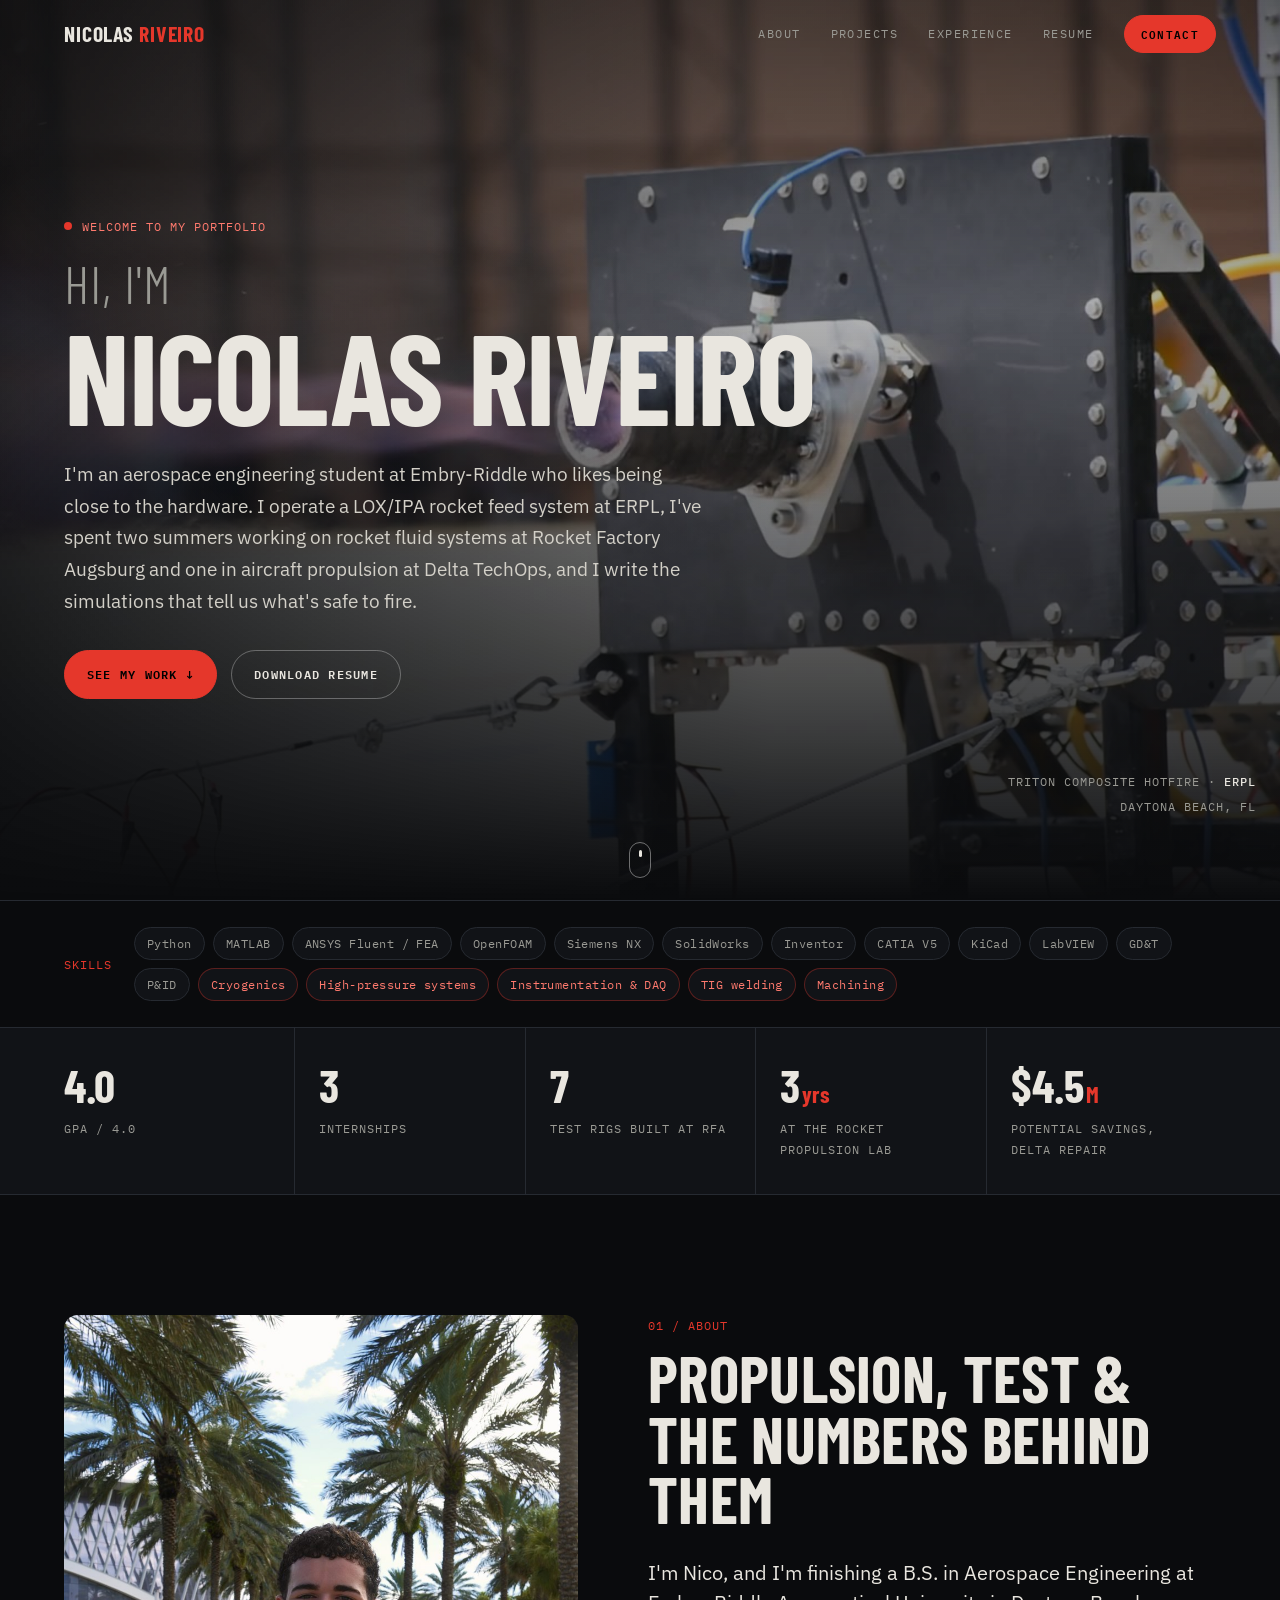
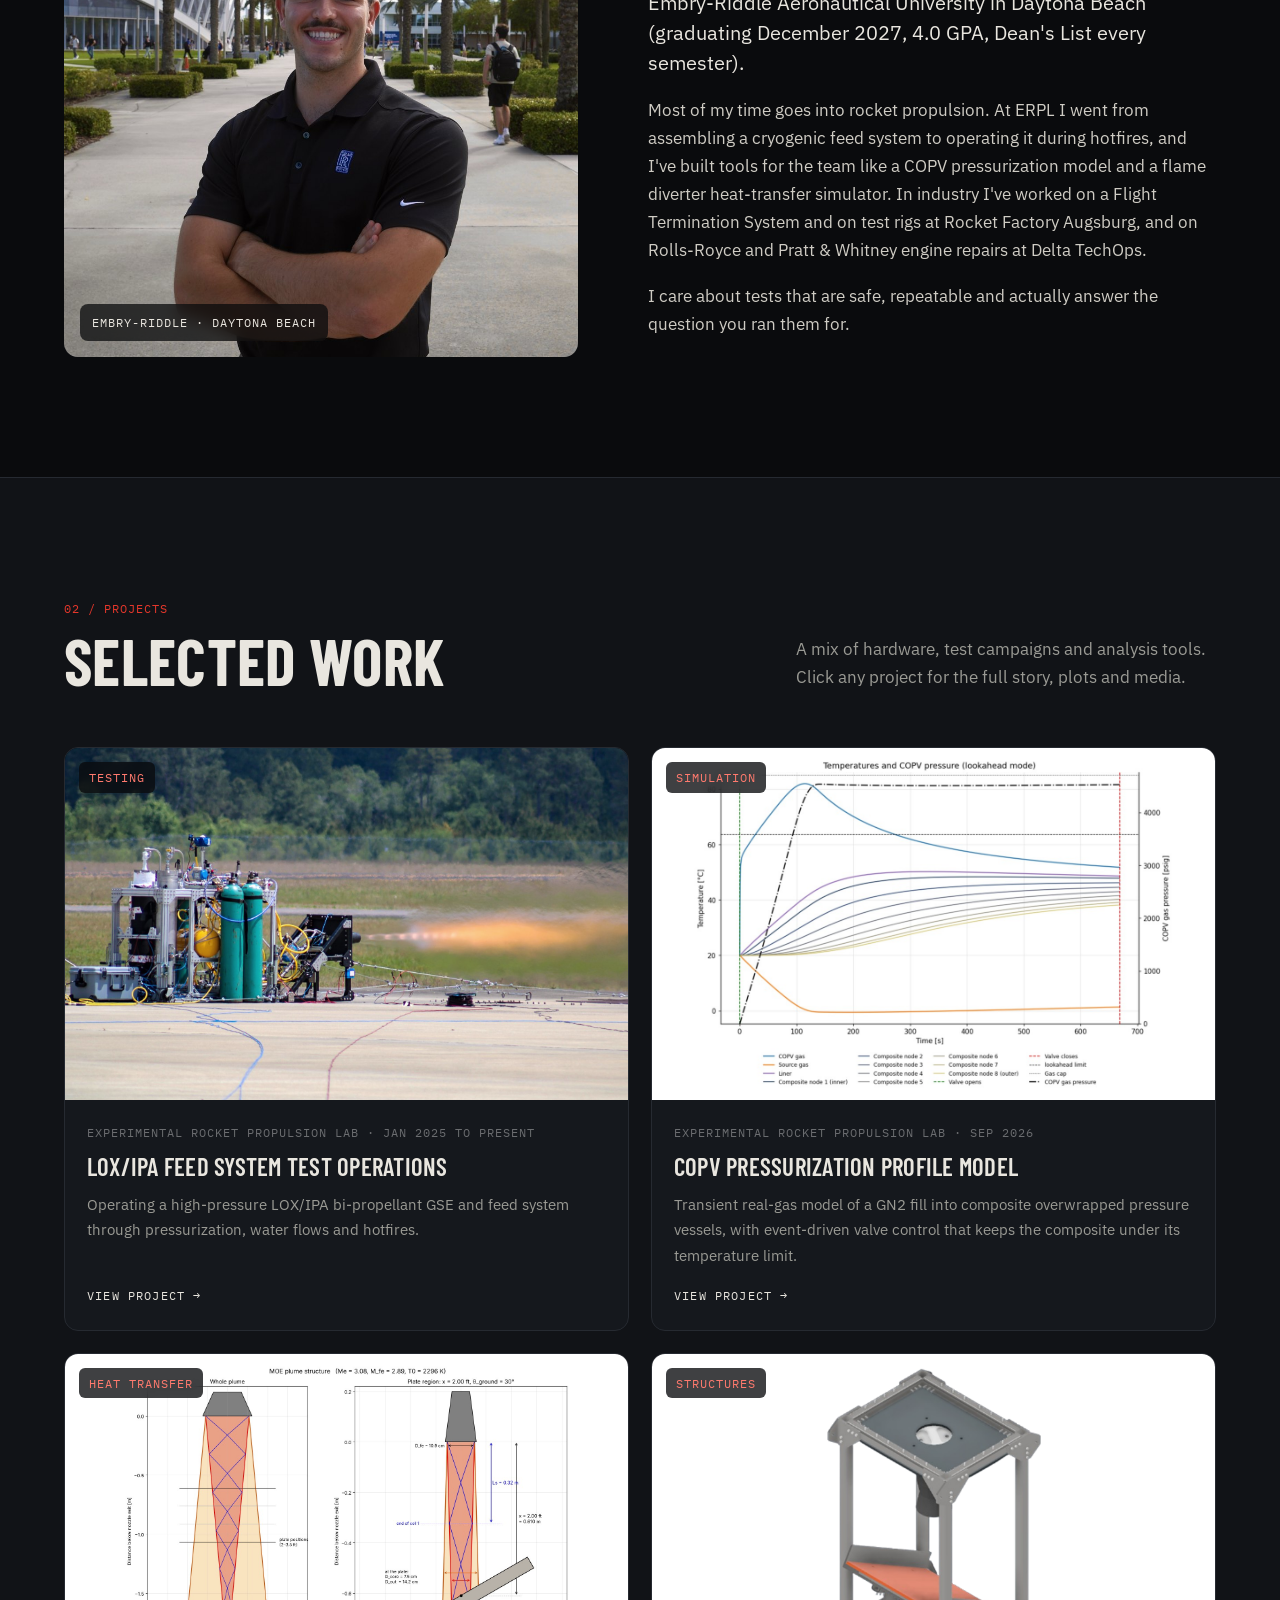
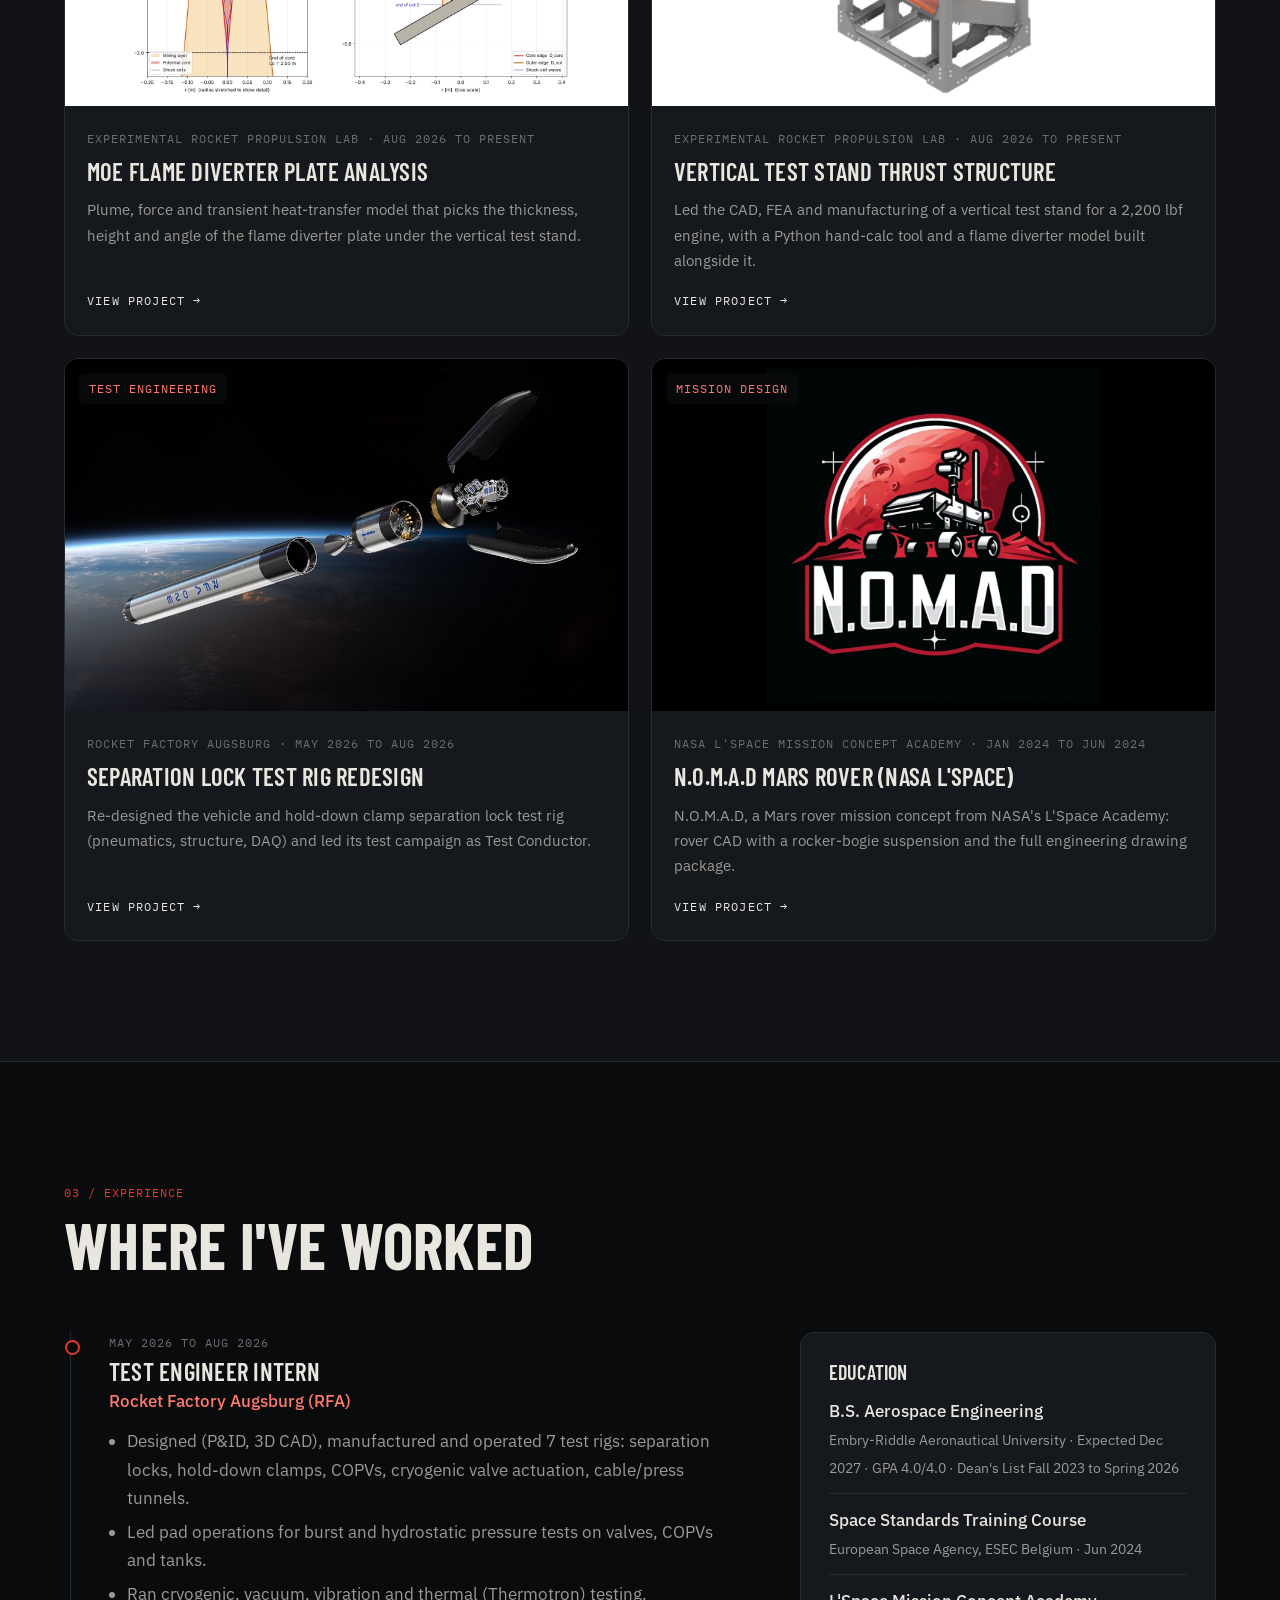
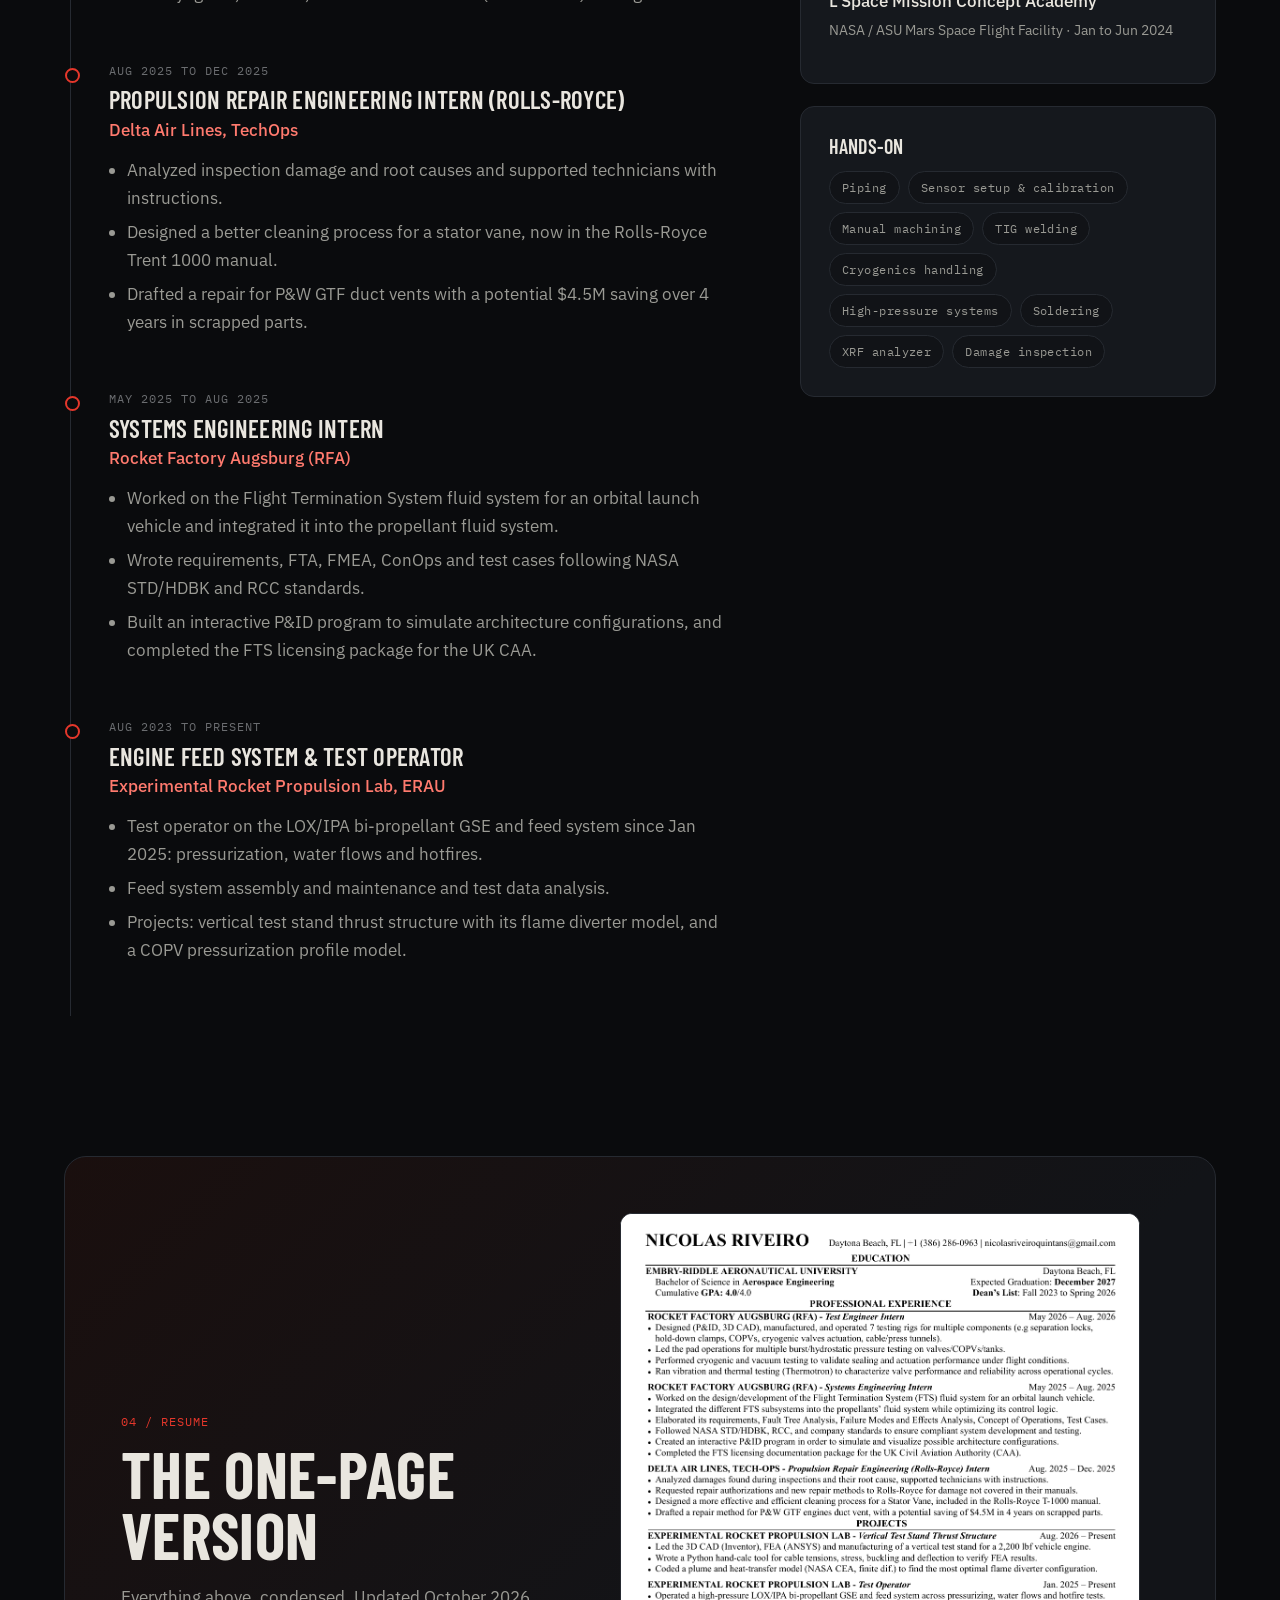
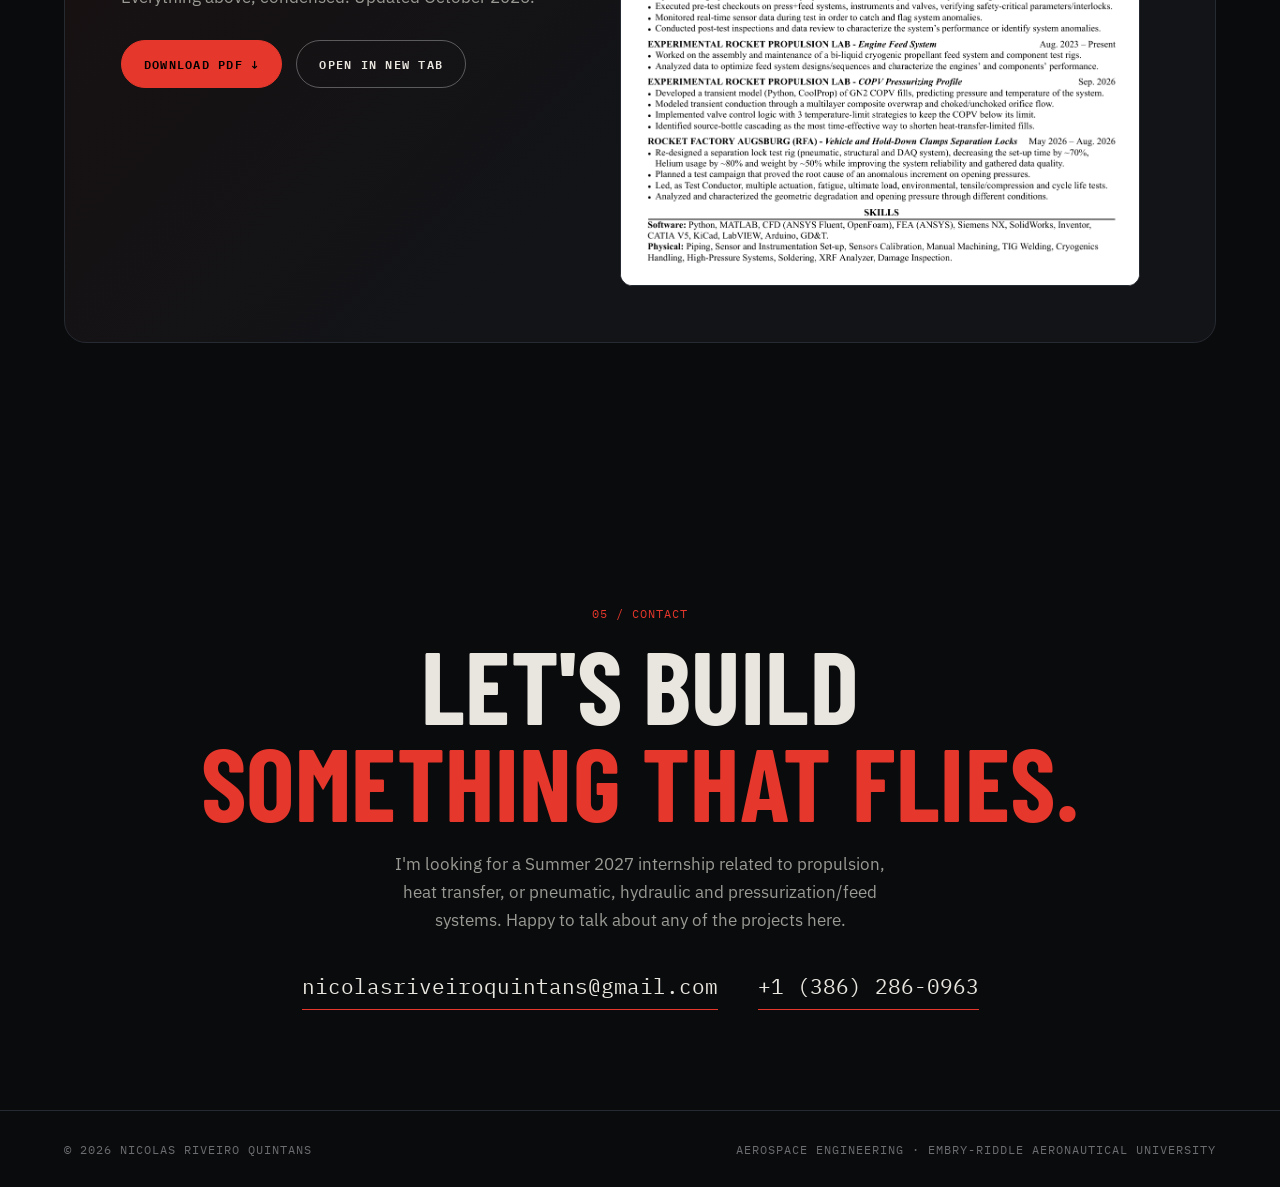
==== commit 423d8c95: "Add vertical test stand assembly image as project preview Co-Authored-By: Claude Opus 5.5 <noreply@a" ====
--- a/index.html
+++ b/index.html
@@ -120,7 +120,7 @@
   </div>
 </a>
 <a class="card wide reveal d1" href="projects/vertical-test-stand.html">
-  <div class="card-media"><img src="assets/img/vtsd-frame.jpg" alt="Vertical Test Stand Thrust Structure" loading="lazy"><span class="tagline mono">Structures</span></div>
+  <div class="card-media contain"><img src="assets/img/vtsd-assembly.png" alt="Vertical Test Stand Thrust Structure" loading="lazy"><span class="tagline mono">Structures</span></div>
   <div class="card-body">
     <div class="meta mono">Experimental Rocket Propulsion Lab &middot; Aug 2026 to Present</div>
     <h3>Vertical Test Stand Thrust Structure</h3>
--- a/css/style.css
+++ b/css/style.css
@@ -315,3 +315,4 @@
 @media (max-width:980px){.hero-split{grid-template-columns:1fr;gap:28px}}
 @media (max-width:720px){.hero-split h1{font-size:2.15rem}}
 .contact-links{display:flex;flex-wrap:wrap;justify-content:center;gap:18px 40px}
+.hero-fig.tall{max-width:380px;justify-self:center;padding:14px}
